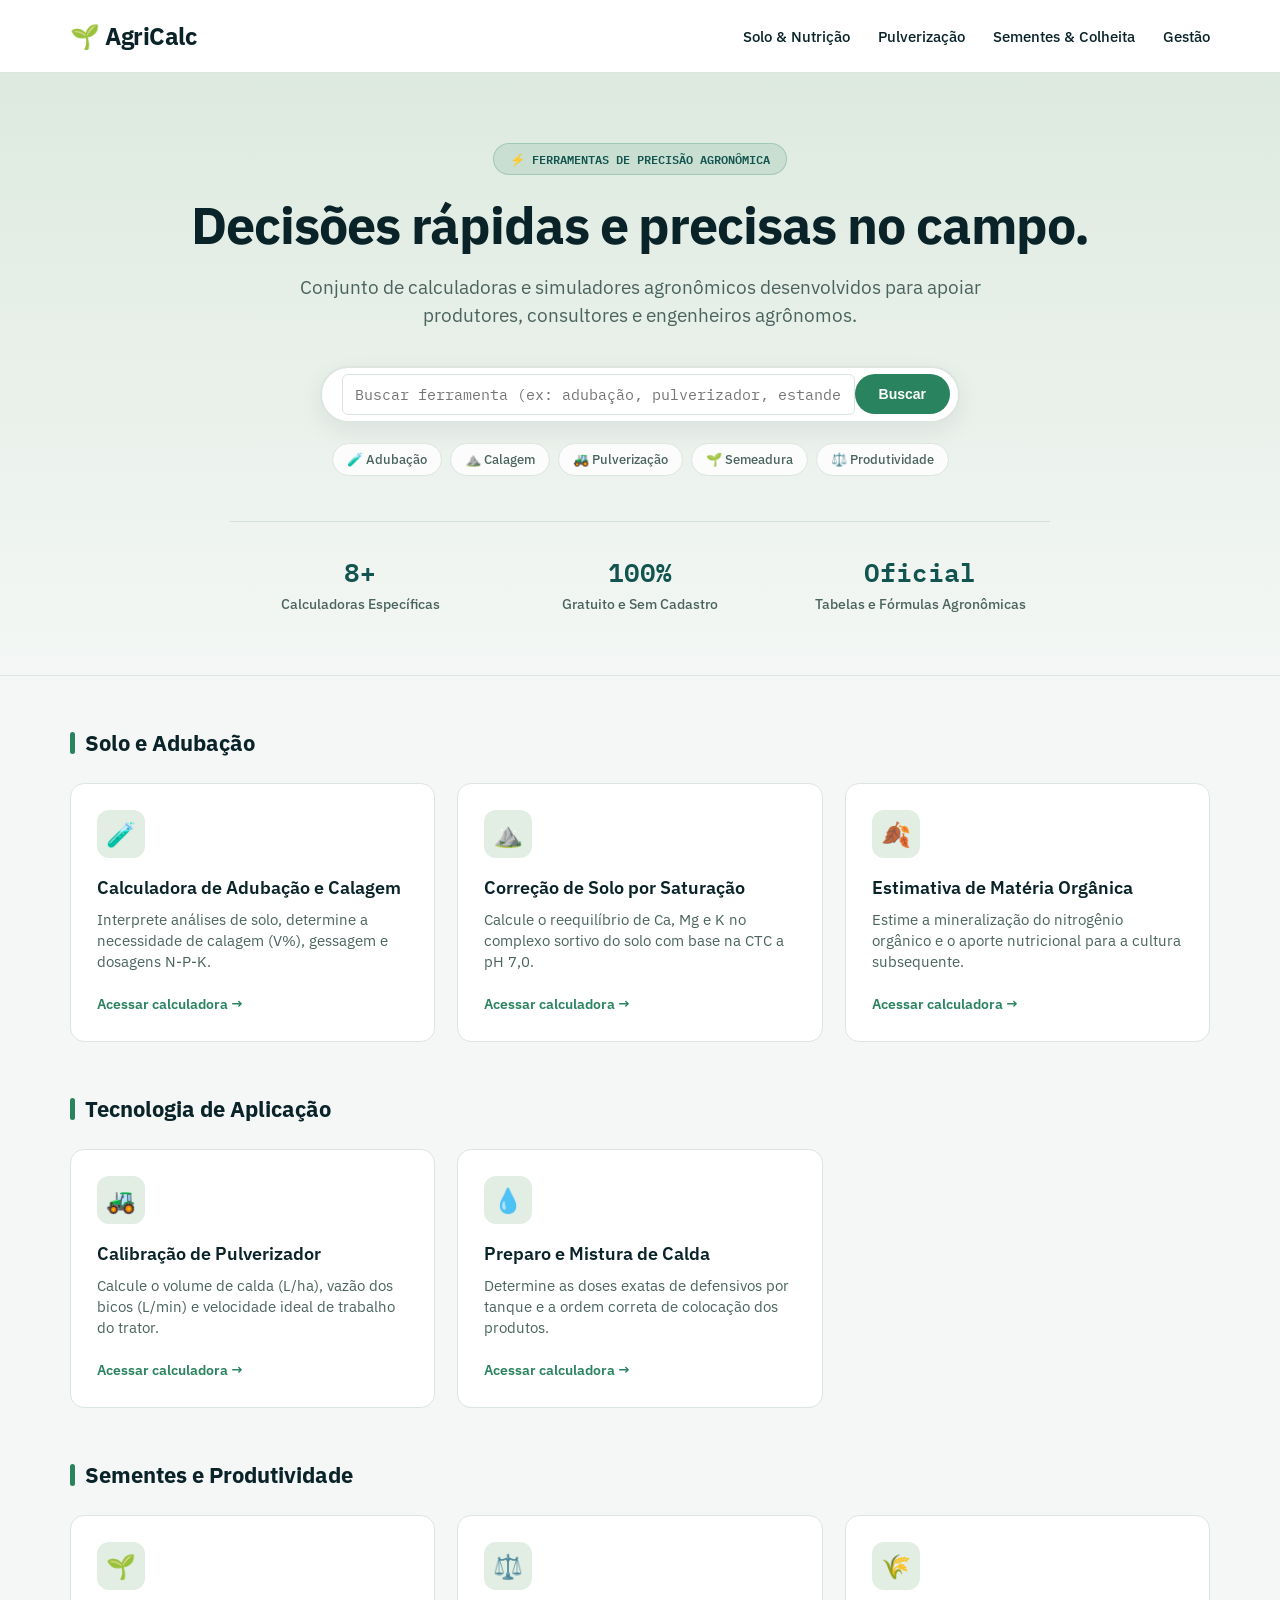
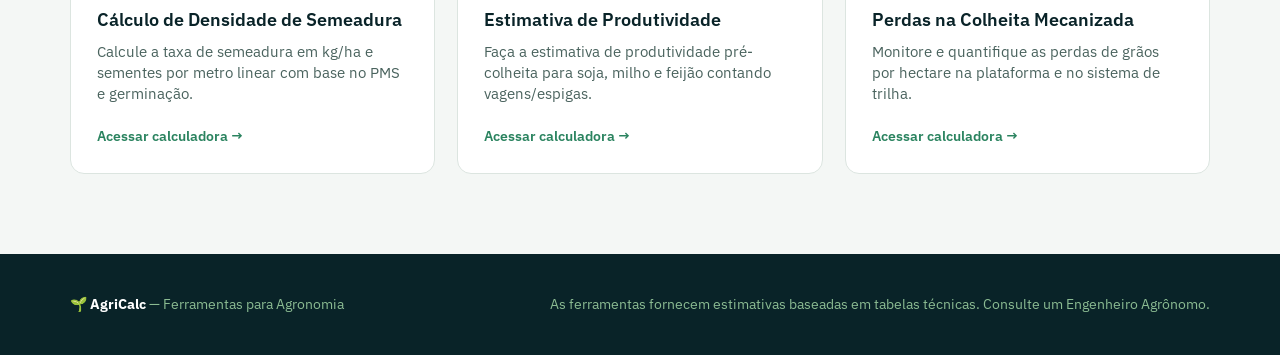
==== index.html @ 0dc56d24 "feat: add initial HTML structure and main JavaScript functionality for AgriCalc - Created index.html" ====
<!DOCTYPE html>
<html lang="pt-BR">
<head>
<meta charset="UTF-8">
<meta name="viewport" content="width=device-width, initial-scale=1.0">
<title>AgriCalc — Calculadoras e Ferramentas Agronômicas</title>
<link rel="preconnect" href="https://fonts.googleapis.com">
<link href="https://fonts.googleapis.com/css2?family=IBM+Plex+Sans:wght@400;500;600;700&family=IBM+Plex+Mono:wght@500;600&display=swap" rel="stylesheet">
<link rel="stylesheet" href="css/global.css">
</head>
<body>

  <!-- CABEÇALHO -->
  <header>
    <div class="container nav-wrap">
      <a href="index.html" class="brand">🌱 AgriCalc<span></span></a>
      <nav>
        <ul>
          <li><a href="#solo">Solo & Nutrição</a></li>
          <li><a href="#fitossanidade">Pulverização</a></li>
          <li><a href="#graos">Sementes & Colheita</a></li>
          <li><a href="#gestao">Gestão</a></li>
        </ul>
      </nav>
    </div>
  </header>

  <!-- HERO SECTION -->
  <section class="hero">
    <div class="container">
      <span class="hero-tag">⚡ Ferramentas de Precisão Agronômica</span>
      <h1>Decisões rápidas e precisas no campo.</h1>
      <p>Conjunto de calculadoras e simuladores agronômicos desenvolvidos para apoiar produtores, consultores e engenheiros agrônomos.</p>

      <!-- Busca Centralizada -->
      <div class="search-wrapper">
        <div class="search-box">
          <input type="text" id="searchInput" onkeyup="filtrarApps()" placeholder="Buscar ferramenta (ex: adubação, pulverizador, estande)...">
          <button class="search-btn">Buscar</button>
        </div>

        <!-- Atalhos Rápidos (Chips) -->
        <div class="quick-filters">
          <span class="chip" onclick="filtrarChip('adubação')">🧪 Adubação</span>
          <span class="chip" onclick="filtrarChip('calagem')">⛰️ Calagem</span>
          <span class="chip" onclick="filtrarChip('pulverizador')">🚜 Pulverização</span>
          <span class="chip" onclick="filtrarChip('semeadura')">🌱 Semeadura</span>
          <span class="chip" onclick="filtrarChip('produtividade')">⚖️ Produtividade</span>
        </div>
      </div>

      <!-- Barra de Indicadores/Métricas -->
      <div class="hero-stats">
        <div class="stat-item">
          <span class="stat-number">8+</span>
          <span class="stat-label">Calculadoras Específicas</span>
        </div>
        <div class="stat-item">
          <span class="stat-number">100%</span>
          <span class="stat-label">Gratuito e Sem Cadastro</span>
        </div>
        <div class="stat-item">
          <span class="stat-number">Oficial</span>
          <span class="stat-label">Tabelas e Fórmulas Agronômicas</span>
        </div>
      </div>

    </div>
  </section>

  <!-- CONTEÚDO PRINCIPAL -->
  <main class="container">

    <!-- SOLO E NUTRIÇÃO -->
    <h2 class="section-title" id="solo">Solo e Adubação</h2>
    <div class="grid-apps">

      <a href="apps/adubacao.html" class="app-card">
        <div>
          <div class="app-icon">🧪</div>
          <h3>Calculadora de Adubação e Calagem</h3>
          <p>Interprete análises de solo, determine a necessidade de calagem (V%), gessagem e dosagens N-P-K.</p>
        </div>
        <span class="app-link">Acessar calculadora →</span>
      </a>

      <a href="#" class="app-card">
        <div>
          <div class="app-icon">⛰️</div>
          <h3>Correção de Solo por Saturação</h3>
          <p>Calcule o reequilíbrio de Ca, Mg e K no complexo sortivo do solo com base na CTC a pH 7,0.</p>
        </div>
        <span class="app-link">Acessar calculadora →</span>
      </a>

      <a href="#" class="app-card">
        <div>
          <div class="app-icon">🍂</div>
          <h3>Estimativa de Matéria Orgânica</h3>
          <p>Estime a mineralização do nitrogênio orgânico e o aporte nutricional para a cultura subsequente.</p>
        </div>
        <span class="app-link">Acessar calculadora →</span>
      </a>

    </div>

    <!-- TECNOLOGIA DE APLICAÇÃO -->
    <h2 class="section-title" id="fitossanidade">Tecnologia de Aplicação</h2>
    <div class="grid-apps">

      <a href="#" class="app-card">
        <div>
          <div class="app-icon">🚜</div>
          <h3>Calibração de Pulverizador</h3>
          <p>Calcule o volume de calda (L/ha), vazão dos bicos (L/min) e velocidade ideal de trabalho do trator.</p>
        </div>
        <span class="app-link">Acessar calculadora →</span>
      </a>

      <a href="#" class="app-card">
        <div>
          <div class="app-icon">💧</div>
          <h3>Preparo e Mistura de Calda</h3>
          <p>Determine as doses exatas de defensivos por tanque e a ordem correta de colocação dos produtos.</p>
        </div>
        <span class="app-link">Acessar calculadora →</span>
      </a>

    </div>

    <!-- SEMENTES E PRODUÇÃO -->
    <h2 class="section-title" id="graos">Sementes e Produtividade</h2>
    <div class="grid-apps">

      <a href="#" class="app-card">
        <div>
          <div class="app-icon">🌱</div>
          <h3>Cálculo de Densidade de Semeadura</h3>
          <p>Calcule a taxa de semeadura em kg/ha e sementes por metro linear com base no PMS e germinação.</p>
        </div>
        <span class="app-link">Acessar calculadora →</span>
      </a>

      <a href="#" class="app-card">
        <div>
          <div class="app-icon">⚖️</div>
          <h3>Estimativa de Produtividade</h3>
          <p>Faça a estimativa de produtividade pré-colheita para soja, milho e feijão contando vagens/espigas.</p>
        </div>
        <span class="app-link">Acessar calculadora →</span>
      </a>

      <a href="#" class="app-card">
        <div>
          <div class="app-icon">🌾</div>
          <h3>Perdas na Colheita Mecanizada</h3>
          <p>Monitore e quantifique as perdas de grãos por hectare na plataforma e no sistema de trilha.</p>
        </div>
        <span class="app-link">Acessar calculadora →</span>
      </a>

    </div>

  </main>

  <!-- RODAPÉ -->
  <footer>
    <div class="container footer-wrap">
      <div>🌱 <strong style="color: #FFF;">AgriCalc</strong> — Ferramentas para Agronomia</div>
      <div>As ferramentas fornecem estimativas baseadas em tabelas técnicas. Consulte um Engenheiro Agrônomo.</div>
    </div>
  </footer>

  <script src="js/main.js"></script>
</body>
</html>
---- css/global.css ----
:root {
  /* Paleta Oficial AgriCalc */
  --color-dark: #092328;       /* rgb(9, 35, 40) */
  --color-primary: #12544F;    /* rgb(18, 84, 79) */
  --color-medium: #2A835F;     /* rgb(42, 131, 95) */
  --color-light: #8BBB92;      /* rgb(139, 187, 146) */

  --color-bg: #F4F7F5;
  --color-card: #FFFFFF;
  --color-text: #092328;
  --color-muted: #4A635E;
  --color-border: #DCE5E0;
  --radius: 14px;

  /* Cores complementares — usadas em badges, alertas e destaques secundários
     das calculadoras internas (mantidas dentro da mesma temperatura de cor). */
  --color-accent: #8C5A3C;     /* Argila — indicadores / textos secundários */
  --color-alert: #B34A26;      /* Alerta — avisos e valores fora da faixa */
  --radius-sm: 8px;
}

* { box-sizing: border-box; margin: 0; padding: 0; }

body {
  background-color: var(--color-bg);
  color: var(--color-text);
  font-family: 'IBM Plex Sans', sans-serif;
  line-height: 1.5;
  -webkit-font-smoothing: antialiased;
}

.container {
  max-width: 1180px;
  margin: 0 auto;
  padding: 0 20px;
}

/* ==========================================================================
   HEADER / NAVBAR (compartilhado por todas as páginas)
   ========================================================================== */
header {
  background: var(--color-card);
  border-bottom: 1px solid var(--color-border);
  position: sticky;
  top: 0;
  z-index: 100;
}
.nav-wrap {
  display: flex;
  justify-content: space-between;
  align-items: center;
  height: 72px;
}
.brand {
  font-size: 24px;
  font-weight: 700;
  color: var(--color-dark);
  text-decoration: none;
  display: flex;
  align-items: center;
  gap: 8px;
  letter-spacing: -0.02em;
}
.brand span { color: var(--color-medium); }
nav ul { display: flex; list-style: none; gap: 28px; }
nav a {
  text-decoration: none;
  color: var(--color-text);
  font-weight: 500;
  font-size: 15px;
  transition: color 0.2s;
}
nav a:hover { color: var(--color-medium); }

.btn-back {
  display: inline-flex;
  align-items: center;
  gap: 6px;
  color: var(--color-medium);
  text-decoration: none;
  font-weight: 600;
  font-size: 14px;
  transition: color 0.2s;
}
.btn-back:hover { color: var(--color-primary); }

/* ==========================================================================
   HERO (página inicial)
   ========================================================================== */
.hero {
  padding: 70px 0 60px 0;
  text-align: center;
  background: linear-gradient(180deg, rgba(139, 187, 146, 0.22) 0%, rgba(244, 247, 245, 0.4) 100%);
  border-bottom: 1px solid var(--color-border);
}
.hero-tag {
  display: inline-flex;
  align-items: center;
  gap: 6px;
  font-family: 'IBM Plex Mono', monospace;
  font-size: 12px;
  background: rgba(42, 131, 95, 0.12);
  color: var(--color-primary);
  padding: 6px 16px;
  border-radius: 20px;
  margin-bottom: 20px;
  text-transform: uppercase;
  font-weight: 600;
  border: 1px solid rgba(42, 131, 95, 0.25);
}
.hero h1 {
  font-size: clamp(34px, 5.5vw, 52px);
  font-weight: 700;
  color: var(--color-dark);
  margin-bottom: 18px;
  line-height: 1.15;
  letter-spacing: -0.02em;
}
.hero p {
  font-size: 19px;
  color: var(--color-muted);
  max-width: 720px;
  margin: 0 auto 36px auto;
}

.search-wrapper { max-width: 640px; margin: 0 auto; }
.search-box {
  display: flex;
  align-items: center;
  background: var(--color-card);
  border: 2px solid var(--color-border);
  border-radius: 40px;
  padding: 6px 8px 6px 20px;
  box-shadow: 0 8px 24px rgba(9, 35, 40, 0.07);
  transition: all 0.2s ease;
}
.search-box:focus-within {
  border-color: var(--color-medium);
  box-shadow: 0 8px 30px rgba(42, 131, 95, 0.18);
}
.search-box input {
  width: 100%;
  border: none;
  outline: none;
  font-size: 16px;
  background: transparent;
  color: var(--color-dark);
  font-family: 'IBM Plex Sans', sans-serif;
}
.search-btn {
  background: var(--color-medium);
  color: white;
  border: none;
  padding: 12px 24px;
  border-radius: 30px;
  font-weight: 600;
  cursor: pointer;
  font-size: 14px;
  transition: background 0.2s;
}
.search-btn:hover { background: var(--color-primary); }

.quick-filters {
  display: flex;
  justify-content: center;
  flex-wrap: wrap;
  gap: 8px;
  margin-top: 20px;
}
.chip {
  background: rgba(255, 255, 255, 0.8);
  border: 1px solid var(--color-border);
  padding: 6px 14px;
  border-radius: 20px;
  font-size: 13px;
  color: var(--color-muted);
  cursor: pointer;
  transition: all 0.2s;
  font-weight: 500;
}
.chip:hover {
  border-color: var(--color-medium);
  color: var(--color-dark);
  background: #FFF;
}

.hero-stats {
  display: grid;
  grid-template-columns: repeat(3, 1fr);
  gap: 20px;
  max-width: 820px;
  margin: 45px auto 0 auto;
  padding-top: 30px;
  border-top: 1px solid rgba(18, 84, 79, 0.12);
}
.stat-item { text-align: center; }
.stat-number {
  font-family: 'IBM Plex Mono', monospace;
  font-size: 26px;
  font-weight: 600;
  color: var(--color-primary);
  display: block;
}
.stat-label { font-size: 13.5px; color: var(--color-muted); font-weight: 500; }

/* ==========================================================================
   CATEGORIAS E CARDS DE APPS (página inicial)
   ========================================================================== */
.section-title {
  margin: 50px 0 24px 0;
  font-size: 22px;
  font-weight: 700;
  color: var(--color-dark);
  display: flex;
  align-items: center;
  gap: 10px;
}
.section-title::before {
  content: '';
  display: block;
  width: 5px;
  height: 22px;
  background: var(--color-medium);
  border-radius: 3px;
}

.grid-apps {
  display: grid;
  grid-template-columns: repeat(auto-fill, minmax(340px, 1fr));
  gap: 22px;
}
.app-card {
  background: var(--color-card);
  border: 1px solid var(--color-border);
  border-radius: var(--radius);
  padding: 26px;
  text-decoration: none;
  color: inherit;
  display: flex;
  flex-direction: column;
  justify-content: space-between;
  transition: transform 0.2s, box-shadow 0.2s, border-color 0.2s;
}
.app-card:hover {
  transform: translateY(-4px);
  box-shadow: 0 12px 24px rgba(9, 35, 40, 0.08);
  border-color: var(--color-light);
}
.app-icon {
  font-size: 24px;
  margin-bottom: 16px;
  width: 48px;
  height: 48px;
  background: rgba(139, 187, 146, 0.25);
  border-radius: 12px;
  display: flex;
  align-items: center;
  justify-content: center;
}
.app-card h3 { font-size: 18px; font-weight: 600; color: var(--color-dark); margin-bottom: 8px; }
.app-card p {
  font-size: 14.5px;
  color: var(--color-muted);
  margin-bottom: 22px;
  flex-grow: 1;
  line-height: 1.45;
}
.app-link { font-size: 14px; font-weight: 600; color: var(--color-medium); display: flex; align-items: center; gap: 4px; }

/* ==========================================================================
   PÁGINAS DE CALCULADORA (ex.: apps/adubacao.html)
   ========================================================================== */
.wrap {
  max-width: 860px;
  margin: 0 auto;
  padding: 32px 16px 90px 16px;
}

.app-header { margin: 8px 0 24px 0; }
.app-header h1 {
  font-size: clamp(24px, 4.5vw, 34px);
  font-weight: 700;
  line-height: 1.15;
  margin: 0 0 8px 0;
  color: var(--color-text);
}
.app-header p { margin: 0; color: var(--color-muted); font-size: 14.5px; line-height: 1.5; }

/* Stepper / Indicador de Progresso */
.stepper {
  display: flex;
  gap: 8px;
  margin: 20px 0 28px 0;
  border-bottom: 2px solid var(--color-border);
  padding-bottom: 12px;
}
.step-btn {
  flex: 1;
  background: transparent;
  border: none;
  padding: 8px 4px;
  text-align: left;
  cursor: pointer;
  border-bottom: 3px solid transparent;
  margin-bottom: -14px;
  transition: all .15s ease;
  border-radius: 0;
}
.step-btn .step-num {
  display: block;
  font-family: 'IBM Plex Mono', monospace;
  font-size: 11px;
  color: var(--color-muted);
  text-transform: uppercase;
}
.step-btn .step-lbl { font-size: 14px; font-weight: 600; color: var(--color-text); }
.step-btn.active { border-bottom-color: var(--color-primary); }
.step-btn.active .step-num { color: var(--color-primary); font-weight: 600; }

.mobile-step-indicator {
  display: none;
  font-family: 'IBM Plex Mono', monospace;
  font-size: 12px;
  font-weight: 600;
  color: var(--color-primary);
  background: rgba(18, 84, 79, 0.08);
  padding: 6px 12px;
  border-radius: 20px;
  margin-bottom: 16px;
  width: fit-content;
}

/* Painéis */
.panel { display: none; }
.panel.active { display: block; animation: fadeIn .2s ease; }
@keyframes fadeIn { from { opacity: 0; transform: translateY(3px); } to { opacity: 1; transform: translateY(0); } }

/* Cards de conteúdo (calculadoras) */
.card {
  background: var(--color-card);
  border: 1px solid var(--color-border);
  border-radius: var(--radius-sm);
  padding: 20px;
  margin-bottom: 20px;
}
.card h2 { font-size: 18px; font-weight: 600; margin: 0 0 4px 0; color: var(--color-dark); }
.card .sub { color: var(--color-muted); font-size: 13.5px; margin: 0 0 16px 0; line-height: 1.4; }

/* Form Layout */
.grid { display: grid; grid-template-columns: repeat(3, 1fr); gap: 14px; }
.grid.two { grid-template-columns: repeat(2, 1fr); }
.grid.four { grid-template-columns: repeat(4, 1fr); }

label { display: block; font-size: 12.5px; font-weight: 600; color: var(--color-text); margin-bottom: 5px; }
.unit { font-size: 11px; font-weight: 400; color: var(--color-muted); font-family: 'IBM Plex Mono', monospace; }

input[type=number], input[type=text], select {
  width: 100%;
  padding: 10px 12px;
  border: 1px solid var(--color-border);
  border-radius: 6px;
  background: #FFF;
  font-family: 'IBM Plex Mono', monospace;
  font-size: 15px; /* evita zoom automático no mobile */
  color: var(--color-text);
  transition: border-color .15s ease;
}
select { font-family: 'IBM Plex Sans', sans-serif; }
input:focus, select:focus {
  outline: none;
  border-color: var(--color-primary);
  box-shadow: 0 0 0 2px rgba(18, 84, 79, 0.15);
}

/* Modo Avançado */
details { margin-top: 14px; border-top: 1px dashed var(--color-border); padding-top: 12px; }
summary { cursor: pointer; font-size: 13px; font-weight: 600; color: var(--color-accent); user-select: none; }
details[open] summary { margin-bottom: 14px; }

/* Badges */
.badge {
  display: inline-block;
  padding: 3px 8px;
  border-radius: 4px;
  font-size: 11px;
  font-family: 'IBM Plex Mono', monospace;
  font-weight: 600;
  margin: 2px 4px 2px 0;
}
.badge.baixo { background: rgba(140, 90, 60, 0.12); color: var(--color-accent); }
.badge.medio { background: rgba(9, 35, 40, 0.08); color: var(--color-text); }
.badge.alto { background: rgba(42, 131, 95, 0.14); color: var(--color-primary); }
.badge.alerta { background: rgba(179, 74, 38, 0.12); color: var(--color-alert); }

/* Callouts */
.callout {
  border-left: 3px solid var(--color-accent);
  background: rgba(140, 90, 60, 0.06);
  padding: 12px 14px;
  border-radius: 0 6px 6px 0;
  font-size: 13.5px;
  color: var(--color-text);
  margin-top: 14px;
  line-height: 1.45;
}
.callout.warn { border-left-color: var(--color-alert); background: rgba(179, 74, 38, 0.06); }
.callout.ok { border-left-color: var(--color-primary); background: rgba(42, 131, 95, 0.07); }

/* Composições e subcabeçalhos */
.composition { font-family: 'IBM Plex Mono', monospace; font-size: 12px; color: var(--color-primary); margin-top: 4px; font-weight: 500; }
.subhead {
  font-family: 'IBM Plex Mono', monospace;
  font-size: 11px;
  text-transform: uppercase;
  letter-spacing: .06em;
  color: var(--color-muted);
  margin: 18px 0 10px 0;
  border-top: 1px solid var(--color-border);
  padding-top: 14px;
  font-weight: 600;
}

/* Tabelas Responsivas */
.table-responsive { width: 100%; overflow-x: auto; -webkit-overflow-scrolling: touch; margin-top: 8px; }
table { width: 100%; border-collapse: collapse; font-size: 13.5px; white-space: nowrap; }
th, td { text-align: left; padding: 10px 8px; border-bottom: 1px solid var(--color-border); }
th { font-family: 'IBM Plex Mono', monospace; font-size: 11px; text-transform: uppercase; color: var(--color-muted); font-weight: 600; }
td.num, th.num { text-align: right; font-family: 'IBM Plex Mono', monospace; }

/* Botões e Barra de Navegação */
.nav-row { display: flex; justify-content: space-between; gap: 12px; margin-top: 10px; }
button.btn {
  font-family: 'IBM Plex Sans', sans-serif;
  font-weight: 600;
  font-size: 14.5px;
  padding: 12px 20px;
  border-radius: 6px;
  border: 1px solid var(--color-primary);
  cursor: pointer;
  background: var(--color-primary);
  color: #FFF;
  transition: background .15s ease, transform .1s ease;
}
button.btn:active { transform: scale(0.98); }
button.btn:hover { background: var(--color-dark); }
button.btn.ghost { background: transparent; color: var(--color-text); border-color: var(--color-border); }
button.btn.ghost:hover { border-color: var(--color-muted); background: transparent; }

/* ==========================================================================
   RODAPÉ (compartilhado por todas as páginas)
   ========================================================================== */
footer {
  margin-top: 80px;
  background: var(--color-dark);
  color: var(--color-light);
  padding: 40px 0;
  font-size: 14px;
}
.footer-wrap {
  display: flex;
  justify-content: space-between;
  align-items: center;
  flex-wrap: wrap;
  gap: 20px;
}

/* ==========================================================================
   RESPONSIVO
   ========================================================================== */
@media (max-width: 768px) {
  nav { display: none; }
  .hero-stats { grid-template-columns: 1fr; gap: 16px; }
  .grid-apps { grid-template-columns: 1fr; }
}

@media (max-width: 640px) {
  .wrap { padding: 16px 12px 90px 12px; }
  .stepper { display: none; }
  .mobile-step-indicator { display: inline-block; }
  .grid, .grid.two, .grid.four { grid-template-columns: 1fr; }

  /* Barra de navegação fixa no rodapé, no mobile, dentro das calculadoras */
  .panel .nav-row {
    position: fixed;
    bottom: 0;
    left: 0;
    right: 0;
    background: #FFF;
    padding: 12px 16px;
    box-shadow: 0 -2px 10px rgba(0,0,0,0.08);
    border-top: 1px solid var(--color-border);
    z-index: 100;
    margin: 0;
  }
  .panel .nav-row button.btn { flex: 1; text-align: center; }
}
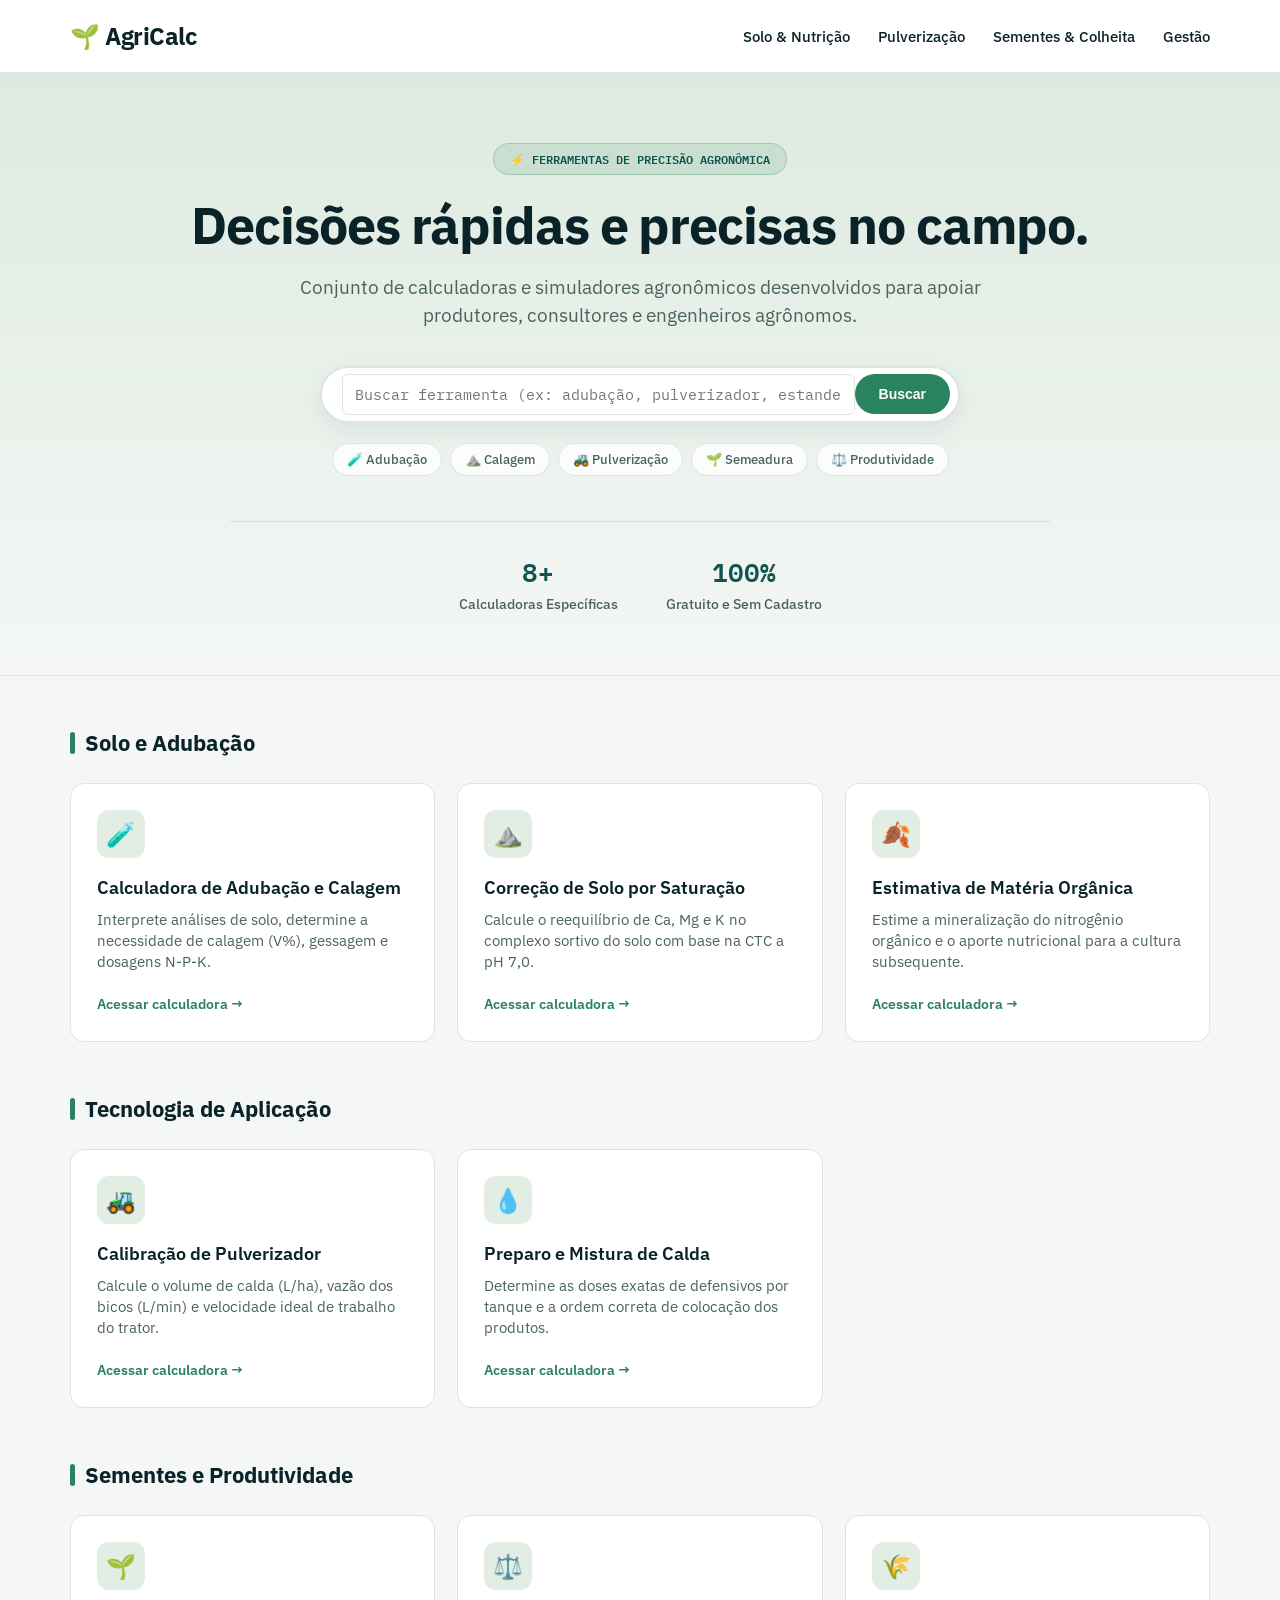
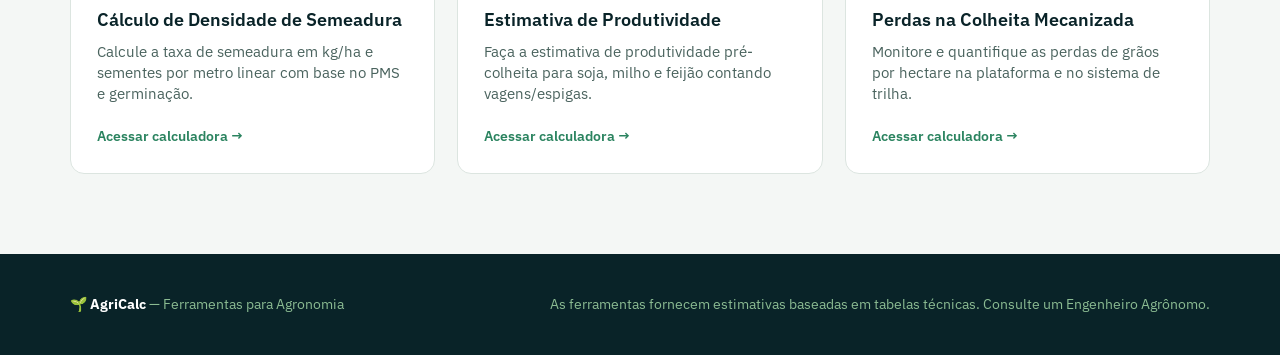
==== commit ac7ff6d1: "." ====
--- a/index.html
+++ b/index.html
@@ -58,10 +58,6 @@
         <div class="stat-item">
           <span class="stat-number">100%</span>
           <span class="stat-label">Gratuito e Sem Cadastro</span>
-        </div>
-        <div class="stat-item">
-          <span class="stat-number">Oficial</span>
-          <span class="stat-label">Tabelas e Fórmulas Agronômicas</span>
         </div>
       </div>
 
--- a/css/global.css
+++ b/css/global.css
@@ -185,15 +185,16 @@
 }
 
 .hero-stats {
-  display: grid;
-  grid-template-columns: repeat(3, 1fr);
-  gap: 20px;
+  display: flex;
+  justify-content: center;
+  flex-wrap: wrap;
+  gap: 20px 48px;
   max-width: 820px;
   margin: 45px auto 0 auto;
   padding-top: 30px;
   border-top: 1px solid rgba(18, 84, 79, 0.12);
 }
-.stat-item { text-align: center; }
+.stat-item { text-align: center; min-width: 140px; }
 .stat-number {
   font-family: 'IBM Plex Mono', monospace;
   font-size: 26px;
@@ -469,7 +470,7 @@
    ========================================================================== */
 @media (max-width: 768px) {
   nav { display: none; }
-  .hero-stats { grid-template-columns: 1fr; gap: 16px; }
+  .hero-stats { flex-direction: column; gap: 16px; }
   .grid-apps { grid-template-columns: 1fr; }
 }
 
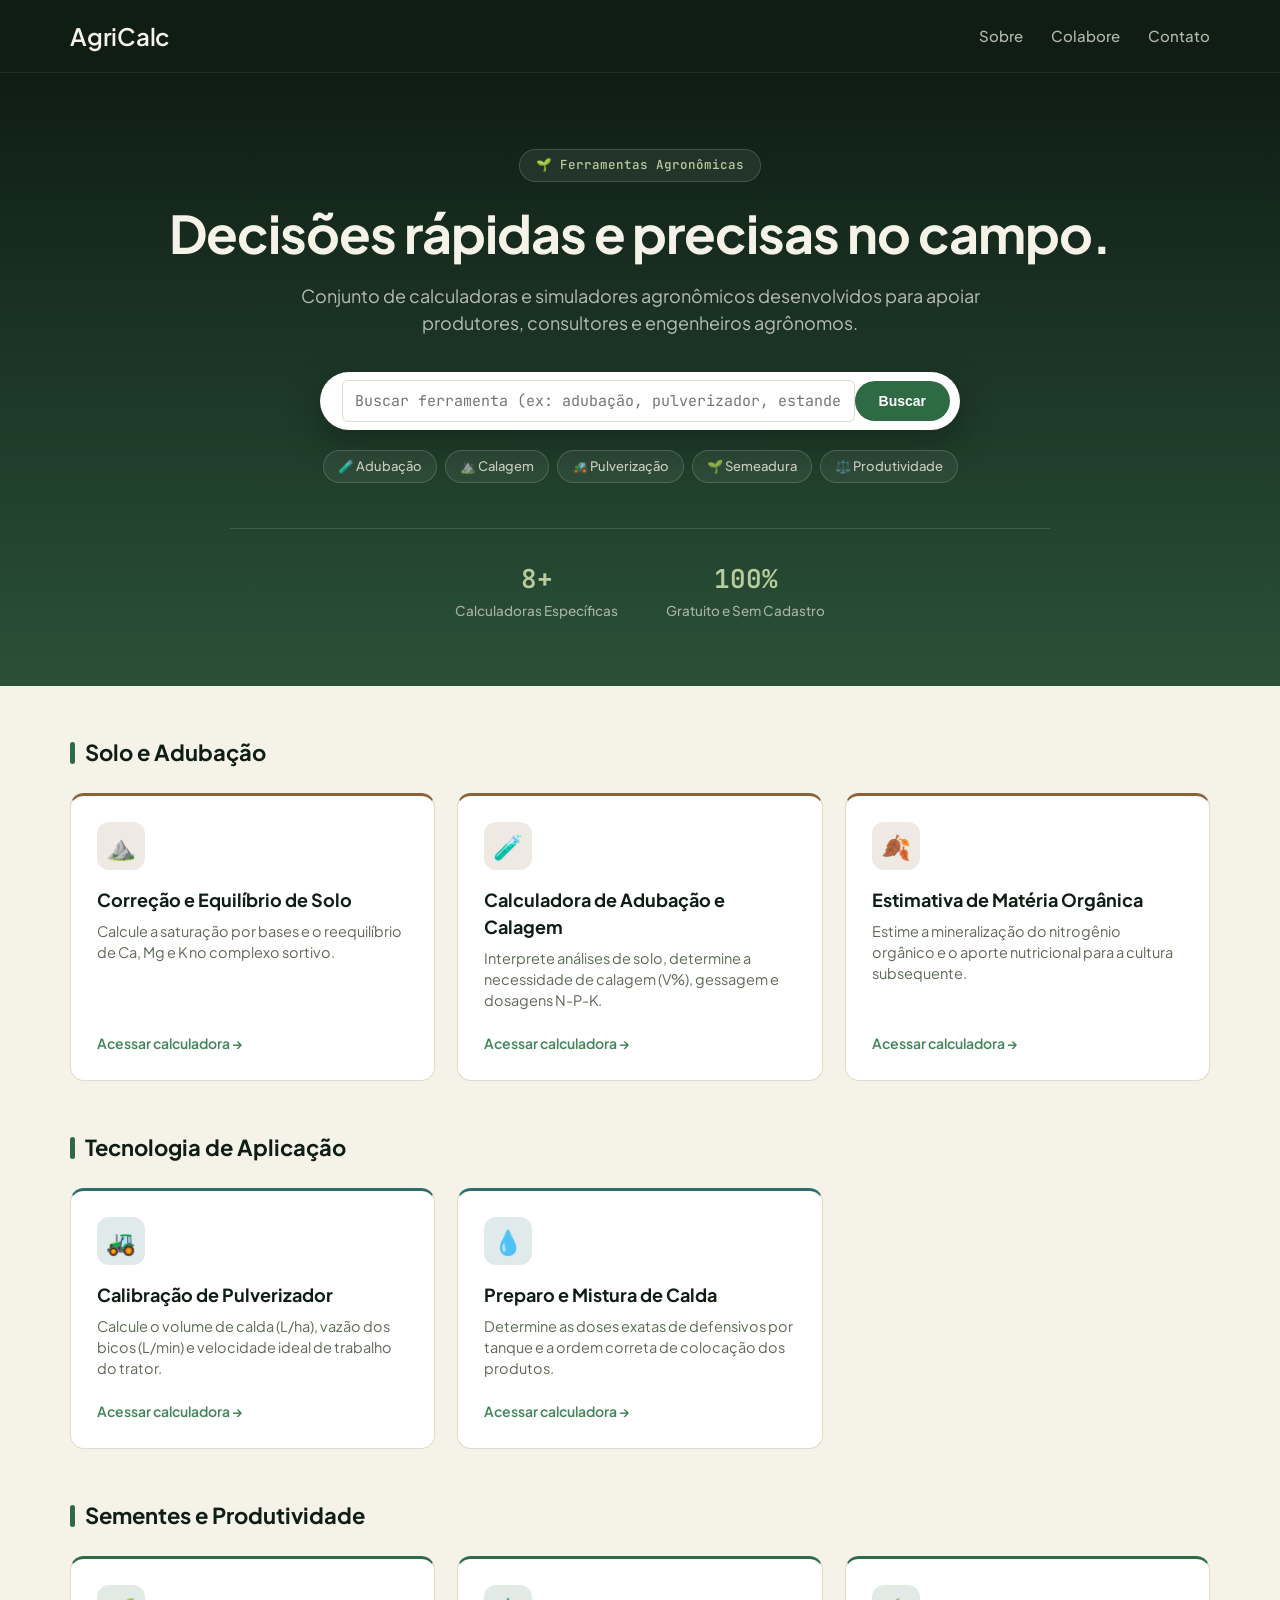
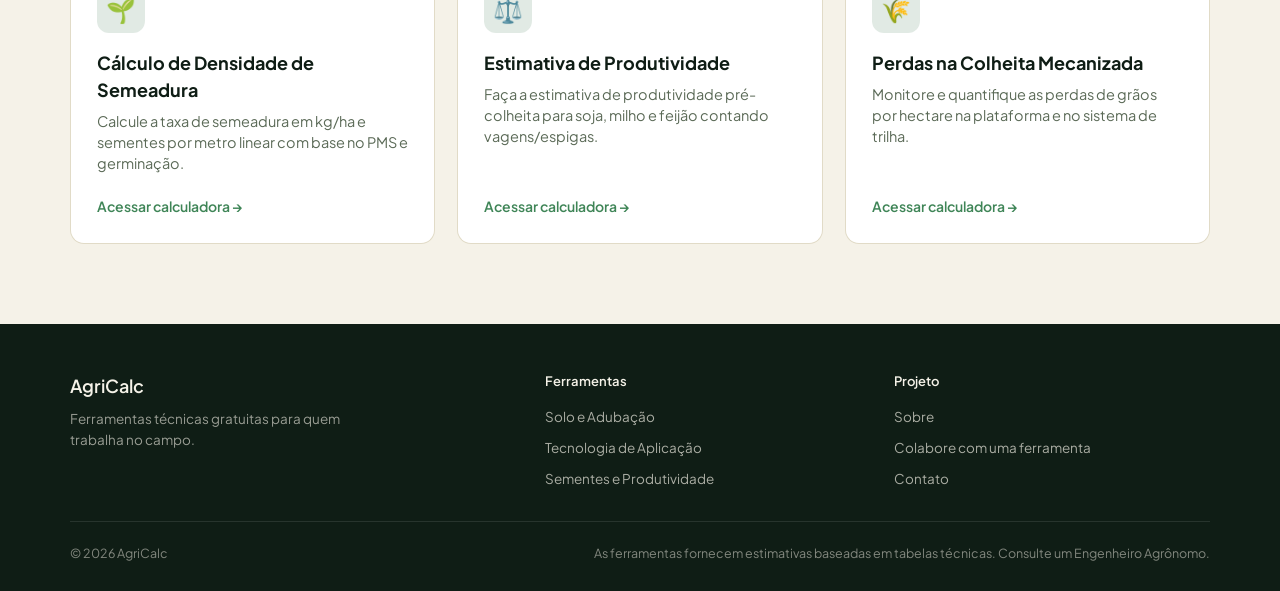
==== commit bfd44a60: "Add new pages: Collaborate, Contact, and About sections for AgriCalc" ====
--- a/index.html
+++ b/index.html
@@ -3,9 +3,9 @@
 <head>
 <meta charset="UTF-8">
 <meta name="viewport" content="width=device-width, initial-scale=1.0">
-<title>AgriCalc — Calculadoras e Ferramentas Agronômicas</title>
+<title>AgriCalc: Calculadoras e Ferramentas Agronômicas</title>
 <link rel="preconnect" href="https://fonts.googleapis.com">
-<link href="https://fonts.googleapis.com/css2?family=IBM+Plex+Sans:wght@400;500;600;700&family=IBM+Plex+Mono:wght@500;600&display=swap" rel="stylesheet">
+<link href="https://fonts.googleapis.com/css2?family=JetBrains+Mono:wght@500;600;700&family=Plus+Jakarta+Sans:wght@400;500;600;700;800&display=swap" rel="stylesheet">
 <link rel="stylesheet" href="css/global.css">
 </head>
 <body>
@@ -13,13 +13,12 @@
   <!-- CABEÇALHO -->
   <header>
     <div class="container nav-wrap">
-      <a href="index.html" class="brand">🌱 AgriCalc<span></span></a>
+      <a href="../index.html" class="brand">AgriCalc</a>
       <nav>
         <ul>
-          <li><a href="#solo">Solo & Nutrição</a></li>
-          <li><a href="#fitossanidade">Pulverização</a></li>
-          <li><a href="#graos">Sementes & Colheita</a></li>
-          <li><a href="#gestao">Gestão</a></li>
+          <li><a href="pages/sobre.html">Sobre</a></li>
+          <li><a href="pages/colaborar.html">Colabore</a></li>
+          <li><a href="pages/contato.html">Contato</a></li>
         </ul>
       </nav>
     </div>
@@ -28,7 +27,7 @@
   <!-- HERO SECTION -->
   <section class="hero">
     <div class="container">
-      <span class="hero-tag">⚡ Ferramentas de Precisão Agronômica</span>
+      <span class="hero-tag">🌱 Ferramentas Agronômicas</span>
       <h1>Decisões rápidas e precisas no campo.</h1>
       <p>Conjunto de calculadoras e simuladores agronômicos desenvolvidos para apoiar produtores, consultores e engenheiros agrônomos.</p>
 
@@ -69,9 +68,18 @@
 
     <!-- SOLO E NUTRIÇÃO -->
     <h2 class="section-title" id="solo">Solo e Adubação</h2>
-    <div class="grid-apps">
+    <div class="grid-apps" data-cat="solo">
 
-      <a href="apps/adubacao.html" class="app-card">
+      <a href="apps/correcao.html" class="app-card">
+        <div>
+<div class="app-icon">⛰️</div>
+<h3>Correção e Equilíbrio de Solo</h3>
+<p>Calcule a saturação por bases e o reequilíbrio de Ca, Mg e K no complexo sortivo.</p>
+        </div>
+        <span class="app-link">Acessar calculadora →</span>
+      </a>  
+
+      <a href="" class="app-card">
         <div>
           <div class="app-icon">🧪</div>
           <h3>Calculadora de Adubação e Calagem</h3>
@@ -80,14 +88,7 @@
         <span class="app-link">Acessar calculadora →</span>
       </a>
 
-      <a href="#" class="app-card">
-        <div>
-          <div class="app-icon">⛰️</div>
-          <h3>Correção de Solo por Saturação</h3>
-          <p>Calcule o reequilíbrio de Ca, Mg e K no complexo sortivo do solo com base na CTC a pH 7,0.</p>
-        </div>
-        <span class="app-link">Acessar calculadora →</span>
-      </a>
+
 
       <a href="#" class="app-card">
         <div>
@@ -102,7 +103,7 @@
 
     <!-- TECNOLOGIA DE APLICAÇÃO -->
     <h2 class="section-title" id="fitossanidade">Tecnologia de Aplicação</h2>
-    <div class="grid-apps">
+    <div class="grid-apps" data-cat="app">
 
       <a href="#" class="app-card">
         <div>
@@ -126,7 +127,7 @@
 
     <!-- SEMENTES E PRODUÇÃO -->
     <h2 class="section-title" id="graos">Sementes e Produtividade</h2>
-    <div class="grid-apps">
+    <div class="grid-apps" data-cat="seed">
 
       <a href="#" class="app-card">
         <div>
@@ -161,12 +162,36 @@
 
   <!-- RODAPÉ -->
   <footer>
-    <div class="container footer-wrap">
-      <div>🌱 <strong style="color: #FFF;">AgriCalc</strong> — Ferramentas para Agronomia</div>
-      <div>As ferramentas fornecem estimativas baseadas em tabelas técnicas. Consulte um Engenheiro Agrônomo.</div>
+    <div class="container">
+      <div class="footer-grid">
+        <div class="footer-col footer-brand">
+          <div class="footer-logo">AgriCalc</div>
+          <p>Ferramentas técnicas gratuitas para quem trabalha no campo.</p>
+        </div>
+        <div class="footer-col">
+          <h4>Ferramentas</h4>
+          <ul>
+            <li><a href="index.html#solo">Solo e Adubação</a></li>
+            <li><a href="index.html#fitossanidade">Tecnologia de Aplicação</a></li>
+            <li><a href="index.html#graos">Sementes e Produtividade</a></li>
+          </ul>
+        </div>
+        <div class="footer-col">
+          <h4>Projeto</h4>
+          <ul>
+            <li><a href="pages/sobre.html">Sobre</a></li>
+            <li><a href="pages/colaborar.html">Colabore com uma ferramenta</a></li>
+            <li><a href="pages/contato.html">Contato</a></li>
+          </ul>
+        </div>
+      </div>
+      <div class="footer-bottom">
+        <span>© 2026 AgriCalc</span>
+        <span>As ferramentas fornecem estimativas baseadas em tabelas técnicas. Consulte um Engenheiro Agrônomo.</span>
+      </div>
     </div>
   </footer>
 
   <script src="js/main.js"></script>
 </body>
-</html>
+</html>
--- a/css/global.css
+++ b/css/global.css
@@ -1,22 +1,27 @@
 :root {
-  /* Paleta Oficial AgriCalc */
-  --color-dark: #092328;       /* rgb(9, 35, 40) */
-  --color-primary: #12544F;    /* rgb(18, 84, 79) */
-  --color-medium: #2A835F;     /* rgb(42, 131, 95) */
-  --color-light: #8BBB92;      /* rgb(139, 187, 146) */
-
-  --color-bg: #F4F7F5;
+  /* Paleta AgriCalc — tons de campo: verde-mata, terra e papel */
+  --color-dark: #0F1D15;       /* verde quase-preto — header, footer, títulos */
+  --color-primary: #2E6B45;    /* verde de trabalho — botões, links, foco */
+  --color-medium: #3F8557;     /* verde médio — hovers, destaques, stats */
+  --color-light: #B8CC9E;      /* sálvia clara — texto sobre fundo escuro */
+
+  --color-bg: #F5F2E8;         /* papel/pergaminho — fundo principal */
   --color-card: #FFFFFF;
-  --color-text: #092328;
-  --color-muted: #4A635E;
-  --color-border: #DCE5E0;
+  --color-text: #182318;
+  --color-muted: #5B6A57;
+  --color-border: #E1DBC7;
   --radius: 14px;
 
-  /* Cores complementares — usadas em badges, alertas e destaques secundários
-     das calculadoras internas (mantidas dentro da mesma temperatura de cor). */
-  --color-accent: #8C5A3C;     /* Argila — indicadores / textos secundários */
-  --color-alert: #B34A26;      /* Alerta — avisos e valores fora da faixa */
+  /* Cores complementares — badges, alertas e categorias */
+  --color-accent: #8A6239;     /* terra — categoria Solo, textos secundários */
+  --color-teal: #2D6E6B;       /* categoria Aplicação (água/pulverização) */
+  --color-alert: #AE4128;      /* alerta — avisos e valores fora da faixa */
   --radius-sm: 8px;
+
+  /* Tipografia */
+  --font-display: 'Plus Jakarta Sans', sans-serif;
+  --font-body: 'Plus Jakarta Sans', sans-serif;
+  --font-mono: 'JetBrains Mono', monospace;
 }
 
 * { box-sizing: border-box; margin: 0; padding: 0; }
@@ -24,7 +29,7 @@
 body {
   background-color: var(--color-bg);
   color: var(--color-text);
-  font-family: 'IBM Plex Sans', sans-serif;
+  font-family: var(--font-body);
   line-height: 1.5;
   -webkit-font-smoothing: antialiased;
 }
@@ -37,10 +42,12 @@
 
 /* ==========================================================================
    HEADER / NAVBAR (compartilhado por todas as páginas)
+   — verde-escuro profundo, mesma cor do rodapé, contrastando com o papel
+     do restante da página
    ========================================================================== */
 header {
-  background: var(--color-card);
-  border-bottom: 1px solid var(--color-border);
+  background: var(--color-dark);
+  border-bottom: 1px solid rgba(255, 255, 255, 0.08);
   position: sticky;
   top: 0;
   z-index: 100;
@@ -52,25 +59,27 @@
   height: 72px;
 }
 .brand {
+  font-family: var(--font-body);
   font-size: 24px;
-  font-weight: 700;
-  color: var(--color-dark);
+  font-weight: 600;
+  color: var(--color-bg);
   text-decoration: none;
   display: flex;
   align-items: center;
   gap: 8px;
-  letter-spacing: -0.02em;
-}
-.brand span { color: var(--color-medium); }
+  letter-spacing: -0.01em;
+}
+
 nav ul { display: flex; list-style: none; gap: 28px; }
 nav a {
   text-decoration: none;
-  color: var(--color-text);
+  color: rgba(245, 242, 232, 0.72);
   font-weight: 500;
   font-size: 15px;
   transition: color 0.2s;
 }
-nav a:hover { color: var(--color-medium); }
+nav a:hover { color: var(--color-light); }
+nav a[aria-current="page"] { color: var(--color-light); font-weight: 600; }
 
 .btn-back {
   display: inline-flex;
@@ -86,40 +95,41 @@
 
 /* ==========================================================================
    HERO (página inicial)
+   — prolonga o verde-escuro do header e dissolve em direção ao papel,
+     com textura sutil lembrando sulcos de plantio
    ========================================================================== */
 .hero {
-  padding: 70px 0 60px 0;
+  padding: 76px 0 64px 0;
   text-align: center;
-  background: linear-gradient(180deg, rgba(139, 187, 146, 0.22) 0%, rgba(244, 247, 245, 0.4) 100%);
-  border-bottom: 1px solid var(--color-border);
+  background: linear-gradient(180deg, var(--color-dark) 0%, #2A5138 100%, var(--color-bg) 100%);
 }
 .hero-tag {
   display: inline-flex;
   align-items: center;
   gap: 6px;
-  font-family: 'IBM Plex Mono', monospace;
-  font-size: 12px;
-  background: rgba(42, 131, 95, 0.12);
-  color: var(--color-primary);
+  font-family: var(--font-mono);
+  font-size: 12.5px;
+  background: rgba(255, 255, 255, 0.07);
+  color: var(--color-light);
   padding: 6px 16px;
   border-radius: 20px;
-  margin-bottom: 20px;
-  text-transform: uppercase;
-  font-weight: 600;
-  border: 1px solid rgba(42, 131, 95, 0.25);
+  margin-bottom: 22px;
+  font-weight: 500;
+  border: 1px solid rgba(255, 255, 255, 0.16);
 }
 .hero h1 {
+  font-family: var(--font-display);
   font-size: clamp(34px, 5.5vw, 52px);
   font-weight: 700;
-  color: var(--color-dark);
+  color: var(--color-bg);
   margin-bottom: 18px;
   line-height: 1.15;
   letter-spacing: -0.02em;
 }
 .hero p {
-  font-size: 19px;
-  color: var(--color-muted);
-  max-width: 720px;
+  font-size: 18px;
+  color: rgba(245, 242, 232, 0.72);
+  max-width: 700px;
   margin: 0 auto 36px auto;
 }
 
@@ -128,15 +138,15 @@
   display: flex;
   align-items: center;
   background: var(--color-card);
-  border: 2px solid var(--color-border);
+  border: 2px solid transparent;
   border-radius: 40px;
   padding: 6px 8px 6px 20px;
-  box-shadow: 0 8px 24px rgba(9, 35, 40, 0.07);
+  box-shadow: 0 14px 34px rgba(6, 16, 10, 0.35);
   transition: all 0.2s ease;
 }
 .search-box:focus-within {
   border-color: var(--color-medium);
-  box-shadow: 0 8px 30px rgba(42, 131, 95, 0.18);
+  box-shadow: 0 14px 38px rgba(6, 16, 10, 0.4);
 }
 .search-box input {
   width: 100%;
@@ -145,10 +155,10 @@
   font-size: 16px;
   background: transparent;
   color: var(--color-dark);
-  font-family: 'IBM Plex Sans', sans-serif;
+  font-family: var(--font-body);
 }
 .search-btn {
-  background: var(--color-medium);
+  background: var(--color-primary);
   color: white;
   border: none;
   padding: 12px 24px;
@@ -158,7 +168,7 @@
   font-size: 14px;
   transition: background 0.2s;
 }
-.search-btn:hover { background: var(--color-primary); }
+.search-btn:hover { background: var(--color-dark); }
 
 .quick-filters {
   display: flex;
@@ -168,20 +178,20 @@
   margin-top: 20px;
 }
 .chip {
-  background: rgba(255, 255, 255, 0.8);
-  border: 1px solid var(--color-border);
+  background: rgba(255, 255, 255, 0.06);
+  border: 1px solid rgba(255, 255, 255, 0.16);
   padding: 6px 14px;
   border-radius: 20px;
   font-size: 13px;
-  color: var(--color-muted);
+  color: rgba(245, 242, 232, 0.78);
   cursor: pointer;
   transition: all 0.2s;
   font-weight: 500;
 }
 .chip:hover {
-  border-color: var(--color-medium);
-  color: var(--color-dark);
-  background: #FFF;
+  border-color: var(--color-light);
+  color: var(--color-light);
+  background: rgba(255, 255, 255, 0.1);
 }
 
 .hero-stats {
@@ -192,23 +202,24 @@
   max-width: 820px;
   margin: 45px auto 0 auto;
   padding-top: 30px;
-  border-top: 1px solid rgba(18, 84, 79, 0.12);
+  border-top: 1px solid rgba(255, 255, 255, 0.14);
 }
 .stat-item { text-align: center; min-width: 140px; }
 .stat-number {
-  font-family: 'IBM Plex Mono', monospace;
+  font-family: var(--font-mono);
   font-size: 26px;
   font-weight: 600;
-  color: var(--color-primary);
+  color: var(--color-light);
   display: block;
 }
-.stat-label { font-size: 13.5px; color: var(--color-muted); font-weight: 500; }
+.stat-label { font-size: 13.5px; color: rgba(245, 242, 232, 0.62); font-weight: 500; }
 
 /* ==========================================================================
    CATEGORIAS E CARDS DE APPS (página inicial)
    ========================================================================== */
 .section-title {
   margin: 50px 0 24px 0;
+  font-family: var(--font-display);
   font-size: 22px;
   font-weight: 700;
   color: var(--color-dark);
@@ -221,7 +232,7 @@
   display: block;
   width: 5px;
   height: 22px;
-  background: var(--color-medium);
+  background: var(--color-primary);
   border-radius: 3px;
 }
 
@@ -233,6 +244,7 @@
 .app-card {
   background: var(--color-card);
   border: 1px solid var(--color-border);
+  border-top: 3px solid var(--color-primary);
   border-radius: var(--radius);
   padding: 26px;
   text-decoration: none;
@@ -244,21 +256,36 @@
 }
 .app-card:hover {
   transform: translateY(-4px);
-  box-shadow: 0 12px 24px rgba(9, 35, 40, 0.08);
-  border-color: var(--color-light);
-}
+  box-shadow: 0 12px 26px rgba(15, 29, 21, 0.12);
+  border-color: var(--color-border);
+}
+
+/* Codificação de cor por categoria — informação estrutural, não decoração */
+.grid-apps[data-cat="solo"] .app-card { border-top-color: var(--color-accent); }
+.grid-apps[data-cat="solo"] .app-icon { background: rgba(138, 98, 57, 0.14); }
+.grid-apps[data-cat="app"] .app-card { border-top-color: var(--color-teal); }
+.grid-apps[data-cat="app"] .app-icon { background: rgba(45, 110, 107, 0.14); }
+.grid-apps[data-cat="seed"] .app-card { border-top-color: var(--color-primary); }
+.grid-apps[data-cat="seed"] .app-icon { background: rgba(46, 107, 69, 0.14); }
+
 .app-icon {
   font-size: 24px;
   margin-bottom: 16px;
   width: 48px;
   height: 48px;
-  background: rgba(139, 187, 146, 0.25);
+  background: rgba(46, 107, 69, 0.12);
   border-radius: 12px;
   display: flex;
   align-items: center;
   justify-content: center;
 }
-.app-card h3 { font-size: 18px; font-weight: 600; color: var(--color-dark); margin-bottom: 8px; }
+.app-card h3 {
+  font-family: var(--font-display);
+  font-size: 18px;
+  font-weight: 700;
+  color: var(--color-dark);
+  margin-bottom: 8px;
+}
 .app-card p {
   font-size: 14.5px;
   color: var(--color-muted);
@@ -279,6 +306,7 @@
 
 .app-header { margin: 8px 0 24px 0; }
 .app-header h1 {
+  font-family: var(--font-display);
   font-size: clamp(24px, 4.5vw, 34px);
   font-weight: 700;
   line-height: 1.15;
@@ -309,10 +337,9 @@
 }
 .step-btn .step-num {
   display: block;
-  font-family: 'IBM Plex Mono', monospace;
+  font-family: var(--font-mono);
   font-size: 11px;
   color: var(--color-muted);
-  text-transform: uppercase;
 }
 .step-btn .step-lbl { font-size: 14px; font-weight: 600; color: var(--color-text); }
 .step-btn.active { border-bottom-color: var(--color-primary); }
@@ -320,11 +347,11 @@
 
 .mobile-step-indicator {
   display: none;
-  font-family: 'IBM Plex Mono', monospace;
+  font-family: var(--font-mono);
   font-size: 12px;
   font-weight: 600;
   color: var(--color-primary);
-  background: rgba(18, 84, 79, 0.08);
+  background: rgba(46, 107, 69, 0.08);
   padding: 6px 12px;
   border-radius: 20px;
   margin-bottom: 16px;
@@ -344,7 +371,7 @@
   padding: 20px;
   margin-bottom: 20px;
 }
-.card h2 { font-size: 18px; font-weight: 600; margin: 0 0 4px 0; color: var(--color-dark); }
+.card h2 { font-family: var(--font-display); font-size: 18px; font-weight: 700; margin: 0 0 4px 0; color: var(--color-dark); }
 .card .sub { color: var(--color-muted); font-size: 13.5px; margin: 0 0 16px 0; line-height: 1.4; }
 
 /* Form Layout */
@@ -353,24 +380,26 @@
 .grid.four { grid-template-columns: repeat(4, 1fr); }
 
 label { display: block; font-size: 12.5px; font-weight: 600; color: var(--color-text); margin-bottom: 5px; }
-.unit { font-size: 11px; font-weight: 400; color: var(--color-muted); font-family: 'IBM Plex Mono', monospace; }
-
-input[type=number], input[type=text], select {
+.unit { font-size: 11px; font-weight: 400; color: var(--color-muted); font-family: var(--font-mono); }
+
+input[type=number], input[type=text], input[type=email], textarea, select {
   width: 100%;
   padding: 10px 12px;
   border: 1px solid var(--color-border);
   border-radius: 6px;
   background: #FFF;
-  font-family: 'IBM Plex Mono', monospace;
+  font-family: var(--font-mono);
   font-size: 15px; /* evita zoom automático no mobile */
   color: var(--color-text);
   transition: border-color .15s ease;
 }
-select { font-family: 'IBM Plex Sans', sans-serif; }
+select, textarea { font-family: var(--font-body); }
+textarea { min-height: 120px; line-height: 1.5; resize: vertical; }
+.form-note { font-size: 12.5px; color: var(--color-muted); margin-top: 12px; }
 input:focus, select:focus {
   outline: none;
   border-color: var(--color-primary);
-  box-shadow: 0 0 0 2px rgba(18, 84, 79, 0.15);
+  box-shadow: 0 0 0 2px rgba(46, 107, 69, 0.15);
 }
 
 /* Modo Avançado */
@@ -384,19 +413,19 @@
   padding: 3px 8px;
   border-radius: 4px;
   font-size: 11px;
-  font-family: 'IBM Plex Mono', monospace;
+  font-family: var(--font-mono);
   font-weight: 600;
   margin: 2px 4px 2px 0;
 }
-.badge.baixo { background: rgba(140, 90, 60, 0.12); color: var(--color-accent); }
-.badge.medio { background: rgba(9, 35, 40, 0.08); color: var(--color-text); }
-.badge.alto { background: rgba(42, 131, 95, 0.14); color: var(--color-primary); }
-.badge.alerta { background: rgba(179, 74, 38, 0.12); color: var(--color-alert); }
+.badge.baixo { background: rgba(138, 98, 57, 0.14); color: var(--color-accent); }
+.badge.medio { background: rgba(15, 29, 21, 0.08); color: var(--color-text); }
+.badge.alto { background: rgba(46, 107, 69, 0.14); color: var(--color-primary); }
+.badge.alerta { background: rgba(174, 65, 40, 0.13); color: var(--color-alert); }
 
 /* Callouts */
 .callout {
   border-left: 3px solid var(--color-accent);
-  background: rgba(140, 90, 60, 0.06);
+  background: rgba(138, 98, 57, 0.07);
   padding: 12px 14px;
   border-radius: 0 6px 6px 0;
   font-size: 13.5px;
@@ -404,16 +433,15 @@
   margin-top: 14px;
   line-height: 1.45;
 }
-.callout.warn { border-left-color: var(--color-alert); background: rgba(179, 74, 38, 0.06); }
-.callout.ok { border-left-color: var(--color-primary); background: rgba(42, 131, 95, 0.07); }
+.callout.warn { border-left-color: var(--color-alert); background: rgba(174, 65, 40, 0.07); }
+.callout.ok { border-left-color: var(--color-primary); background: rgba(46, 107, 69, 0.08); }
 
 /* Composições e subcabeçalhos */
-.composition { font-family: 'IBM Plex Mono', monospace; font-size: 12px; color: var(--color-primary); margin-top: 4px; font-weight: 500; }
+.composition { font-family: var(--font-mono); font-size: 12px; color: var(--color-primary); margin-top: 4px; font-weight: 500; }
 .subhead {
-  font-family: 'IBM Plex Mono', monospace;
+  font-family: var(--font-mono);
   font-size: 11px;
-  text-transform: uppercase;
-  letter-spacing: .06em;
+  letter-spacing: .02em;
   color: var(--color-muted);
   margin: 18px 0 10px 0;
   border-top: 1px solid var(--color-border);
@@ -425,13 +453,13 @@
 .table-responsive { width: 100%; overflow-x: auto; -webkit-overflow-scrolling: touch; margin-top: 8px; }
 table { width: 100%; border-collapse: collapse; font-size: 13.5px; white-space: nowrap; }
 th, td { text-align: left; padding: 10px 8px; border-bottom: 1px solid var(--color-border); }
-th { font-family: 'IBM Plex Mono', monospace; font-size: 11px; text-transform: uppercase; color: var(--color-muted); font-weight: 600; }
-td.num, th.num { text-align: right; font-family: 'IBM Plex Mono', monospace; }
+th { font-family: var(--font-mono); font-size: 11px; color: var(--color-muted); font-weight: 600; }
+td.num, th.num { text-align: right; font-family: var(--font-mono); }
 
 /* Botões e Barra de Navegação */
 .nav-row { display: flex; justify-content: space-between; gap: 12px; margin-top: 10px; }
 button.btn {
-  font-family: 'IBM Plex Sans', sans-serif;
+  font-family: var(--font-body);
   font-weight: 600;
   font-size: 14.5px;
   padding: 12px 20px;
@@ -448,21 +476,123 @@
 button.btn.ghost:hover { border-color: var(--color-muted); background: transparent; }
 
 /* ==========================================================================
+   COMPONENTES ADICIONAIS — calculadoras com exemplo pré-carregado e
+   comparação de custo entre fontes (ex.: Adubação e Calagem)
+   ========================================================================== */
+.example-bar {
+  display: flex;
+  gap: 10px;
+  flex-wrap: wrap;
+  align-items: center;
+  background: var(--color-card);
+  border: 1px solid var(--color-border);
+  border-radius: var(--radius);
+  padding: 14px 18px;
+  margin: 18px 0 26px 0;
+}
+.example-bar .ex-text { font-size: 13.5px; color: var(--color-muted); flex: 1; min-width: 220px; }
+
+.btn-sm {
+  font-family: var(--font-body);
+  font-size: 13px;
+  font-weight: 600;
+  padding: 9px 16px;
+  border-radius: 999px;
+  border: 1px solid var(--color-primary);
+  background: #FFF;
+  color: var(--color-primary);
+  cursor: pointer;
+  transition: background .15s ease, color .15s ease;
+}
+.btn-sm:hover { background: rgba(46, 107, 69, 0.08); }
+.btn-sm.fill { background: var(--color-primary); color: #FFF; }
+.btn-sm.fill:hover { background: var(--color-dark); }
+.btn-sm.ghost-warn { border-color: var(--color-alert); color: var(--color-alert); }
+.btn-sm.ghost-warn:hover { background: rgba(174, 65, 40, 0.08); }
+
+.radio-row { display: flex; gap: 16px; flex-wrap: wrap; margin-bottom: 10px; }
+.radio-row label { display: flex; align-items: center; gap: 6px; font-size: 14px; font-weight: 500; color: var(--color-text); margin-bottom: 0; }
+
+/* Composição editável das fontes de adubo (% e R$/kg inline) */
+.composition { display: flex; gap: 10px; flex-wrap: wrap; margin-top: 6px; font-family: var(--font-body); }
+.composition label { display: inline-flex; align-items: center; gap: 4px; font-size: 12px; font-weight: 400; color: var(--color-muted); margin-bottom: 0; }
+.composition input { width: 64px; padding: 4px 6px; font-size: 12px; }
+
+/* Realce da fonte selecionada nas tabelas de comparação */
+table tr.selected { background: rgba(46, 107, 69, 0.07); }
+table tr.selected td:first-child { border-left: 3px solid var(--color-primary); padding-left: 6px; }
+
+/* KPIs de resumo (metas de correção) */
+.kpi-row { display: grid; grid-template-columns: repeat(4, 1fr); gap: 12px; margin: 14px 0 4px 0; }
+.kpi { background: var(--color-bg); border: 1px solid var(--color-border); border-radius: var(--radius-sm); padding: 12px 14px; }
+.kpi .k-label { font-size: 11px; letter-spacing: .02em; color: var(--color-muted); }
+.kpi .k-value { font-family: var(--font-mono); font-size: 1.2rem; color: var(--color-dark); font-weight: 600; }
+
+/* Custo total estimado do plano de adubação */
+.total-box {
+  background: var(--color-dark);
+  color: #FFF;
+  border-radius: var(--radius);
+  padding: 20px 24px;
+  margin-top: 20px;
+  display: flex;
+  justify-content: space-between;
+  align-items: center;
+  flex-wrap: wrap;
+  gap: 12px;
+}
+.total-box .t-label { font-size: 13px; color: var(--color-light); }
+.total-box .t-value { font-family: var(--font-mono); font-size: 1.6rem; font-weight: 600; }
+
+@media (max-width: 640px) {
+  .kpi-row { grid-template-columns: 1fr 1fr; }
+}
+
+/* ==========================================================================
    RODAPÉ (compartilhado por todas as páginas)
+   — mesma cor de fundo do header (var(--color-dark))
    ========================================================================== */
 footer {
   margin-top: 80px;
   background: var(--color-dark);
   color: var(--color-light);
-  padding: 40px 0;
+  padding: 48px 0 28px 0;
   font-size: 14px;
 }
-.footer-wrap {
+.footer-grid {
+  display: grid;
+  grid-template-columns: 1.4fr 1fr 1fr;
+  gap: 32px;
+  padding-bottom: 32px;
+}
+.footer-logo {
+  font-family: var(--font-body);
+  font-size: 18px;
+  font-weight: 600;
+  color: var(--color-bg);
+  margin-bottom: 10px;
+}
+.footer-col p { font-size: 13.5px; color: rgba(245, 242, 232, 0.6); line-height: 1.55; max-width: 280px; }
+.footer-col h4 {
+  font-family: var(--font-display);
+  font-size: 13px;
+  font-weight: 600;
+  color: var(--color-bg);
+  margin-bottom: 14px;
+}
+.footer-col ul { list-style: none; display: flex; flex-direction: column; gap: 10px; }
+.footer-col a { color: rgba(245, 242, 232, 0.68); text-decoration: none; font-size: 13.5px; transition: color .2s; }
+.footer-col a:hover { color: var(--color-light); }
+.footer-bottom {
   display: flex;
   justify-content: space-between;
   align-items: center;
   flex-wrap: wrap;
-  gap: 20px;
+  gap: 10px 24px;
+  padding-top: 22px;
+  border-top: 1px solid rgba(255, 255, 255, 0.1);
+  font-size: 12.5px;
+  color: rgba(245, 242, 232, 0.5);
 }
 
 /* ==========================================================================
@@ -472,6 +602,7 @@
   nav { display: none; }
   .hero-stats { flex-direction: column; gap: 16px; }
   .grid-apps { grid-template-columns: 1fr; }
+  .footer-grid { grid-template-columns: 1fr; gap: 28px; }
 }
 
 @media (max-width: 640px) {
@@ -494,4 +625,4 @@
     margin: 0;
   }
   .panel .nav-row button.btn { flex: 1; text-align: center; }
-}
+}
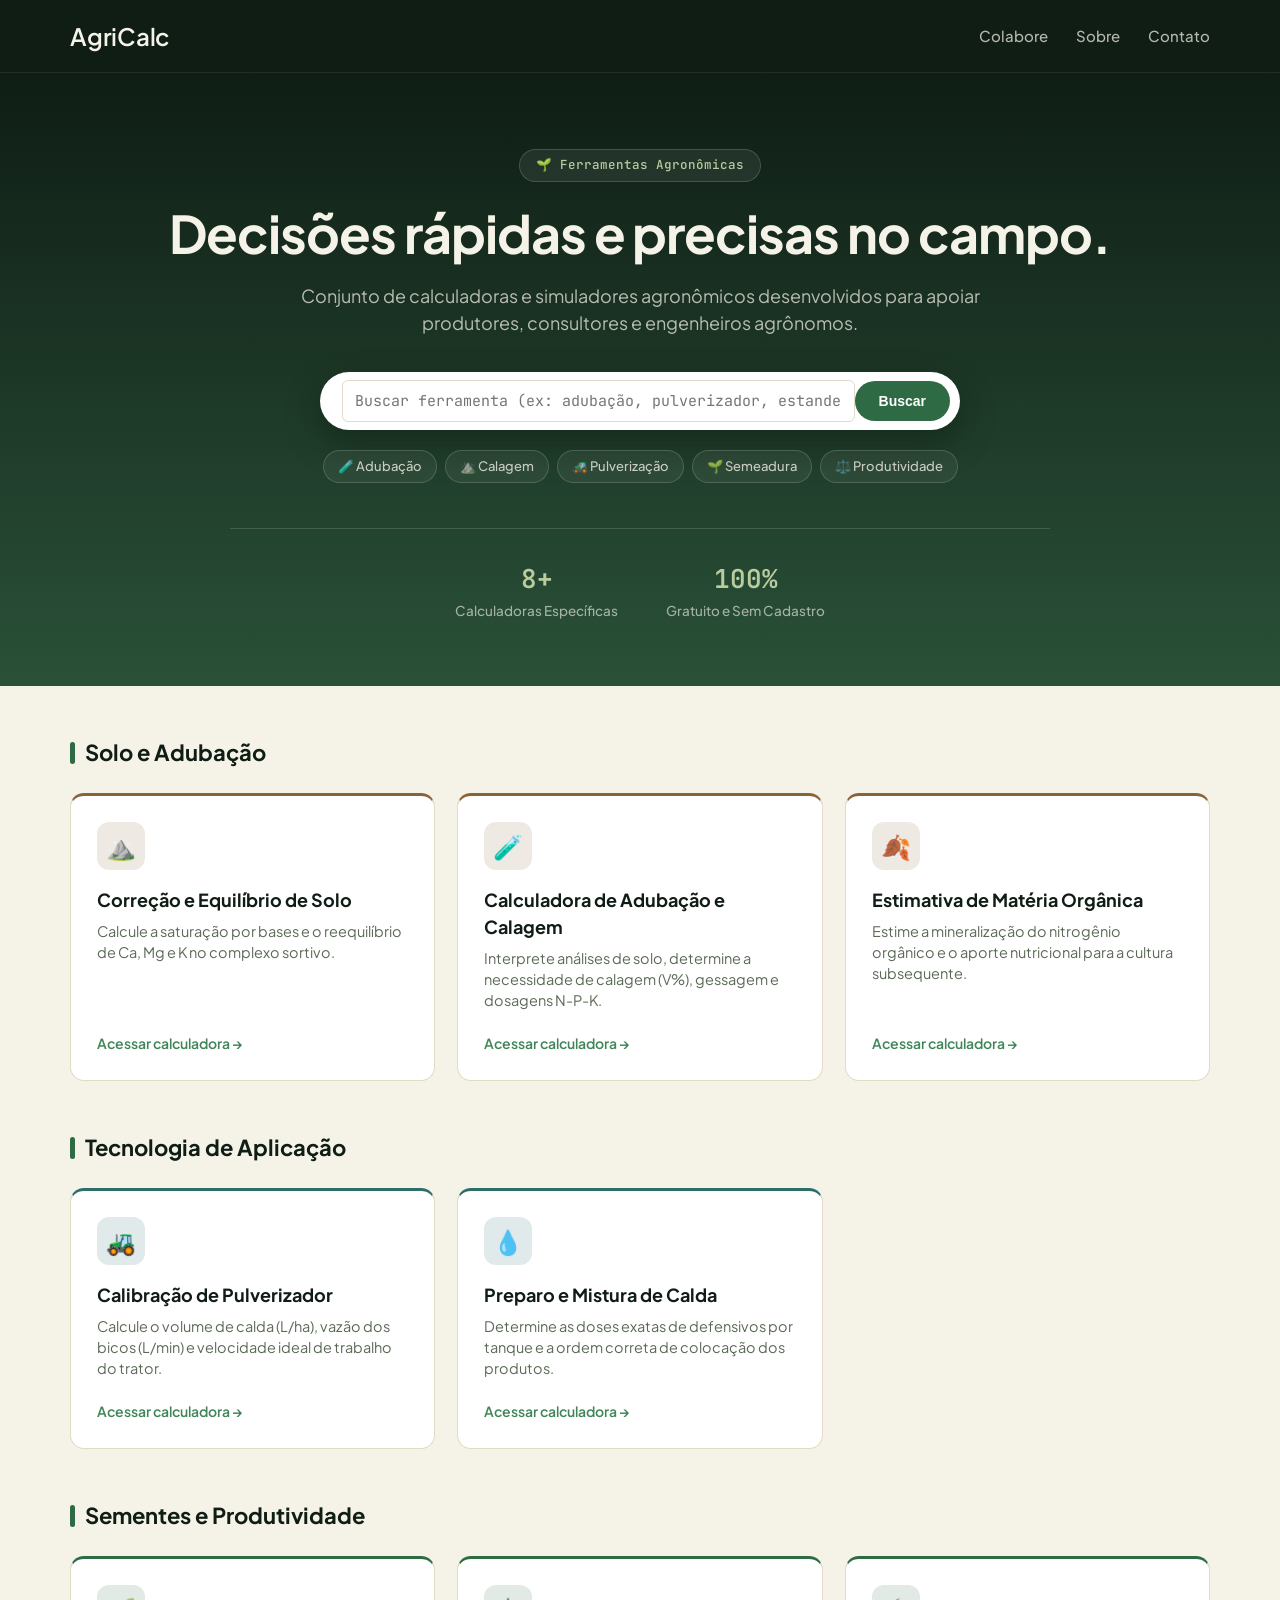
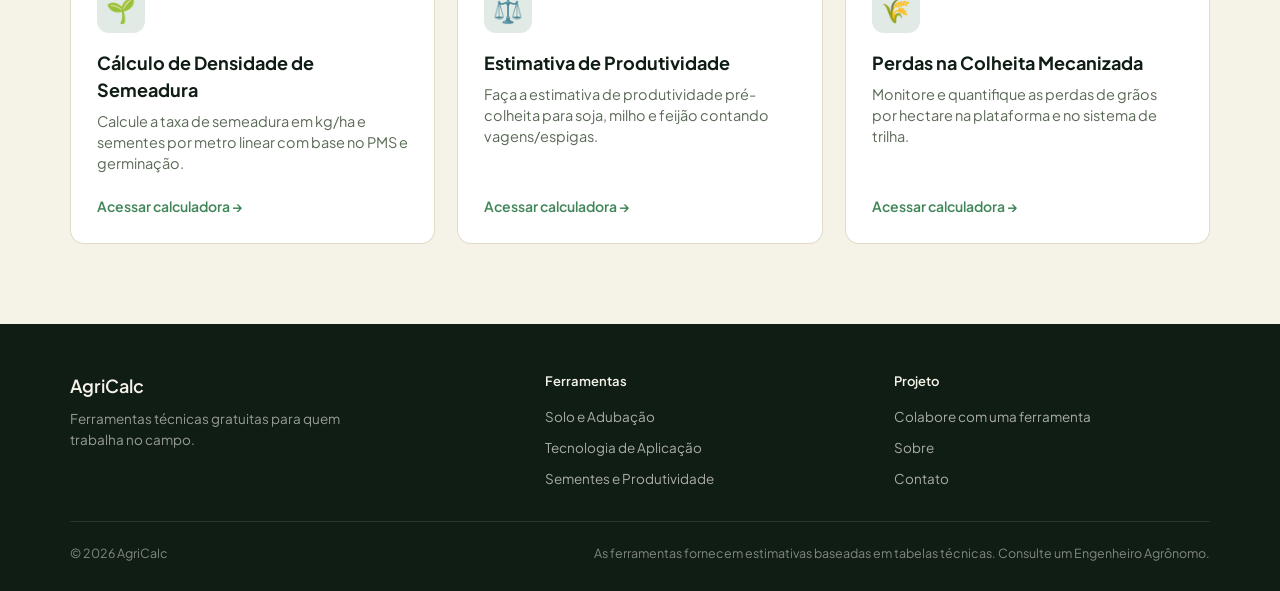
==== commit 2d9dd692: "feat: implementar cabeçalho responsivo com botão hambúrguer para navegação" ====
--- a/index.html
+++ b/index.html
@@ -10,19 +10,27 @@
 </head>
 <body>
 
-  <!-- CABEÇALHO -->
-  <header>
-    <div class="container nav-wrap">
-      <a href="../index.html" class="brand">AgriCalc</a>
-      <nav>
-        <ul>
-          <li><a href="pages/sobre.html">Sobre</a></li>
-          <li><a href="pages/colaborar.html">Colabore</a></li>
-          <li><a href="pages/contato.html">Contato</a></li>
-        </ul>
-      </nav>
-    </div>
-  </header>
+<!-- CABEÇALHO -->
+<header>
+  <div class="container nav-wrap">
+    <a href="index.html" class="brand">AgriCalc</a>
+    
+    <!-- Botão Hambúrguer -->
+    <button class="hamburger-btn" id="menuToggle" aria-label="Abrir menu" aria-expanded="false">
+      <span></span>
+      <span></span>
+      <span></span>
+    </button>
+
+    <nav id="navMenu">
+      <ul>
+        <li><a href="pages/colaborar.html">Colabore</a></li>
+        <li><a href="pages/sobre.html">Sobre</a></li>
+        <li><a href="pages/contato.html">Contato</a></li>
+      </ul>
+    </nav>
+  </div>
+</header>
 
   <!-- HERO SECTION -->
   <section class="hero">
@@ -179,8 +187,8 @@
         <div class="footer-col">
           <h4>Projeto</h4>
           <ul>
+            <li><a href="pages/colaborar.html">Colabore com uma ferramenta</a></li>
             <li><a href="pages/sobre.html">Sobre</a></li>
-            <li><a href="pages/colaborar.html">Colabore com uma ferramenta</a></li>
             <li><a href="pages/contato.html">Contato</a></li>
           </ul>
         </div>
--- a/css/global.css
+++ b/css/global.css
@@ -596,10 +596,77 @@
 }
 
 /* ==========================================================================
+   BOTÃO HAMBÚRGUER (Escondido no desktop)
+   ========================================================================== */
+.hamburger-btn {
+  display: none;
+  background: transparent;
+  border: none;
+  cursor: pointer;
+  padding: 4px;
+  flex-direction: column;
+  justify-content: space-between;
+  width: 30px;
+  height: 22px;
+  z-index: 101;
+}
+
+.hamburger-btn span {
+  width: 100%;
+  height: 2px;
+  background-color: var(--color-bg);
+  border-radius: 2px;
+  transition: all 0.3s ease;
+}
+
+/* Animação do botão para o ícone de 'X' quando aberto */
+.hamburger-btn.active span:nth-child(1) {
+  transform: translateY(10px) rotate(45deg);
+}
+.hamburger-btn.active span:nth-child(2) {
+  opacity: 0;
+}
+.hamburger-btn.active span:nth-child(3) {
+  transform: translateY(-10px) rotate(-45deg);
+}
+
+/* ==========================================================================
    RESPONSIVO
    ========================================================================== */
 @media (max-width: 768px) {
-  nav { display: none; }
+  /* Exibe o botão hambúrguer */
+  .hamburger-btn { 
+    display: flex; 
+  }
+
+  /* Estilização do Menu Mobile caindo abaixo do Header */
+  header .nav-wrap {
+    position: relative;
+  }
+
+  nav {
+    display: none; /* Oculto por padrão no mobile */
+    position: absolute;
+    top: 72px; /* Altura do header */
+    left: 0;
+    width: 100%;
+    background-color: var(--color-dark);
+    border-bottom: 1px solid rgba(255, 255, 255, 0.12);
+    padding: 20px 0;
+    box-shadow: 0 10px 20px rgba(0, 0, 0, 0.3);
+  }
+
+  nav.active {
+    display: block; /* Exibe o menu quando a classe .active for adicionada */
+    animation: fadeIn 0.2s ease;
+  }
+
+  nav ul {
+    flex-direction: column;
+    align-items: center;
+    gap: 20px;
+  }
+
   .hero-stats { flex-direction: column; gap: 16px; }
   .grid-apps { grid-template-columns: 1fr; }
   .footer-grid { grid-template-columns: 1fr; gap: 28px; }
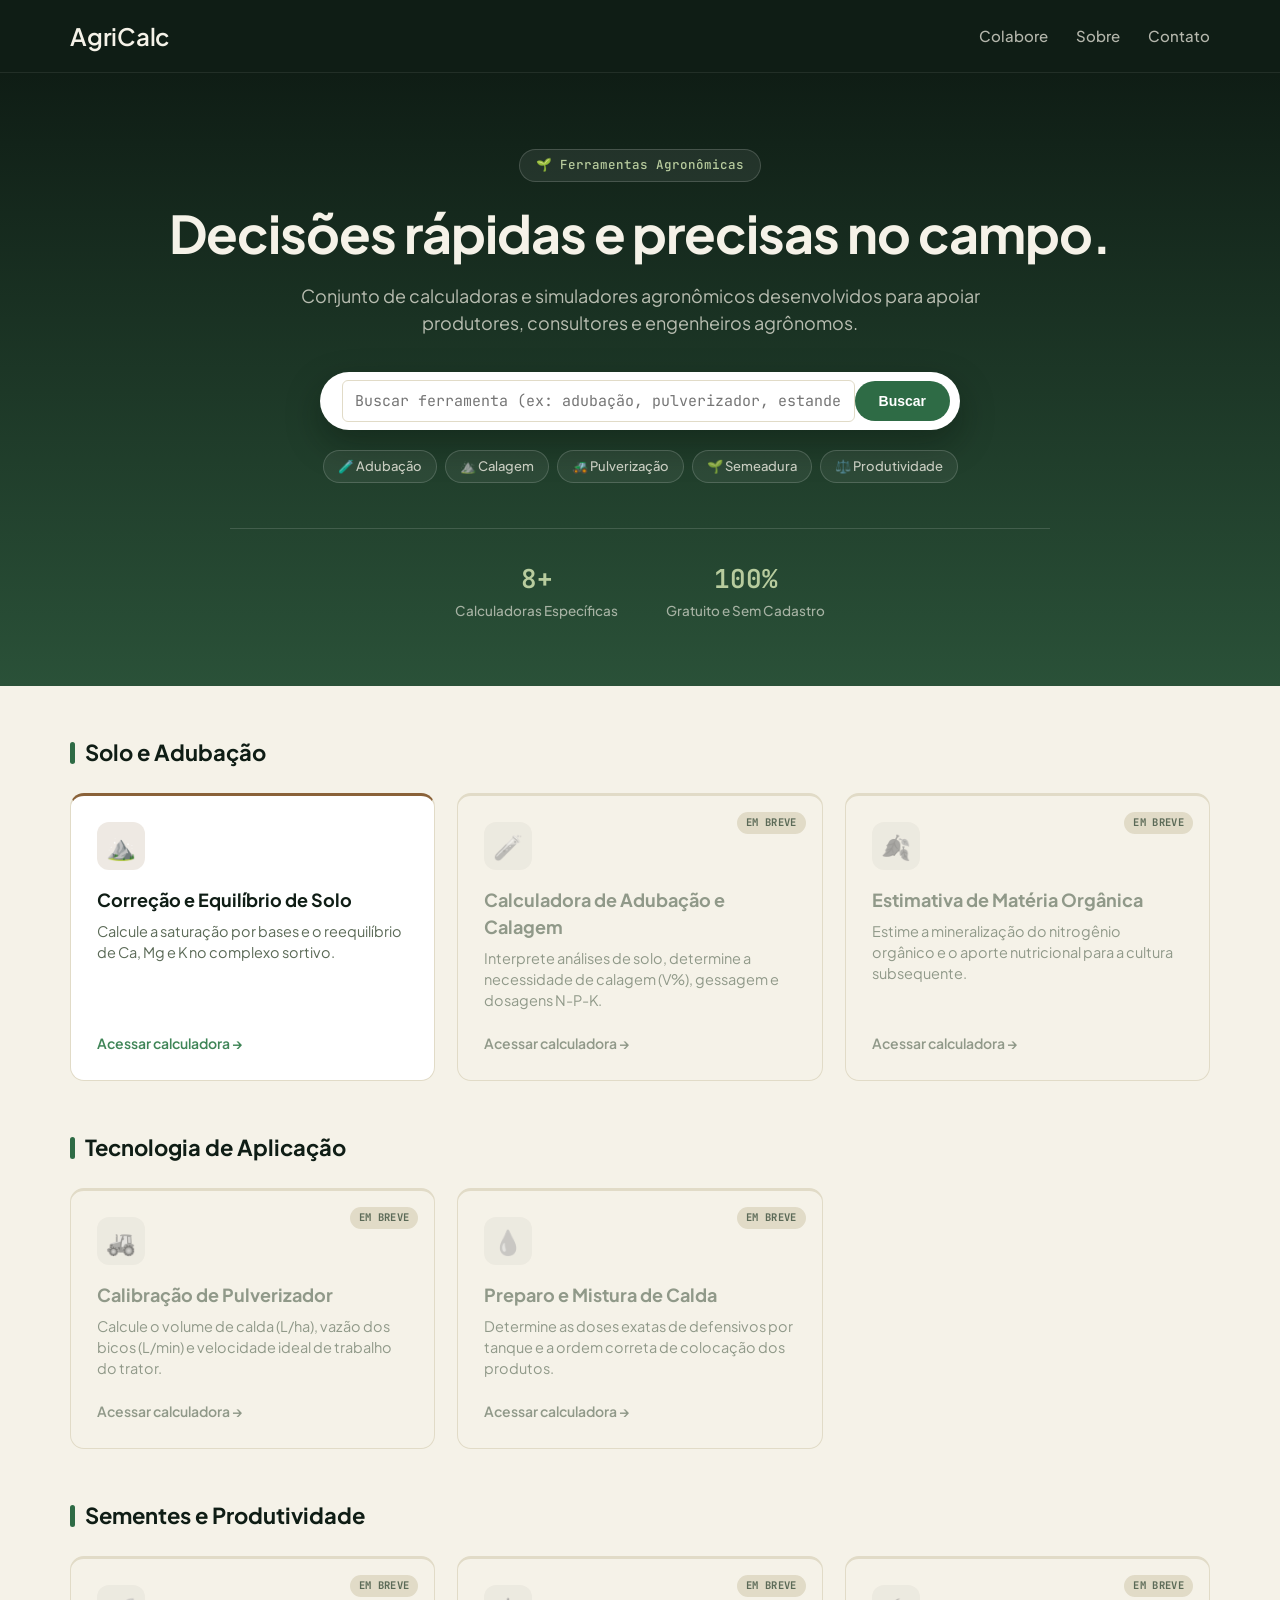
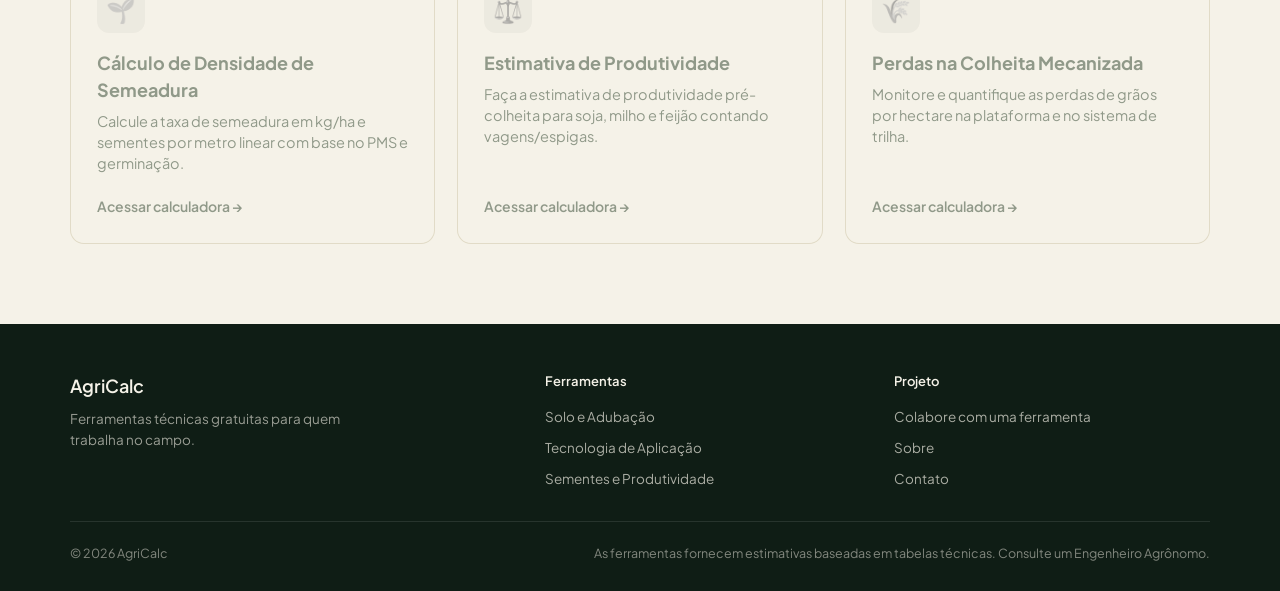
==== commit 52f68286: "feat: adicionar estilo para cards de ferramentas em breve na página inicial" ====
--- a/index.html
+++ b/index.html
@@ -87,7 +87,7 @@
         <span class="app-link">Acessar calculadora →</span>
       </a>  
 
-      <a href="" class="app-card">
+      <a href="#" class="app-card em-breve">
         <div>
           <div class="app-icon">🧪</div>
           <h3>Calculadora de Adubação e Calagem</h3>
@@ -98,7 +98,7 @@
 
 
 
-      <a href="#" class="app-card">
+      <a href="#" class="app-card em-breve">
         <div>
           <div class="app-icon">🍂</div>
           <h3>Estimativa de Matéria Orgânica</h3>
@@ -113,7 +113,7 @@
     <h2 class="section-title" id="fitossanidade">Tecnologia de Aplicação</h2>
     <div class="grid-apps" data-cat="app">
 
-      <a href="#" class="app-card">
+      <a href="#" class="app-card em-breve">
         <div>
           <div class="app-icon">🚜</div>
           <h3>Calibração de Pulverizador</h3>
@@ -122,7 +122,7 @@
         <span class="app-link">Acessar calculadora →</span>
       </a>
 
-      <a href="#" class="app-card">
+      <a href="#" class="app-card em-breve">
         <div>
           <div class="app-icon">💧</div>
           <h3>Preparo e Mistura de Calda</h3>
@@ -137,7 +137,7 @@
     <h2 class="section-title" id="graos">Sementes e Produtividade</h2>
     <div class="grid-apps" data-cat="seed">
 
-      <a href="#" class="app-card">
+      <a href="#" class="app-card em-breve">
         <div>
           <div class="app-icon">🌱</div>
           <h3>Cálculo de Densidade de Semeadura</h3>
@@ -146,7 +146,7 @@
         <span class="app-link">Acessar calculadora →</span>
       </a>
 
-      <a href="#" class="app-card">
+      <a href="#" class="app-card em-breve">
         <div>
           <div class="app-icon">⚖️</div>
           <h3>Estimativa de Produtividade</h3>
@@ -155,7 +155,7 @@
         <span class="app-link">Acessar calculadora →</span>
       </a>
 
-      <a href="#" class="app-card">
+      <a href="#" class="app-card em-breve">
         <div>
           <div class="app-icon">🌾</div>
           <h3>Perdas na Colheita Mecanizada</h3>
@@ -179,9 +179,9 @@
         <div class="footer-col">
           <h4>Ferramentas</h4>
           <ul>
-            <li><a href="index.html#solo">Solo e Adubação</a></li>
-            <li><a href="index.html#fitossanidade">Tecnologia de Aplicação</a></li>
-            <li><a href="index.html#graos">Sementes e Produtividade</a></li>
+            <li><a href="#solo">Solo e Adubação</a></li>
+            <li><a href="#fitossanidade">Tecnologia de Aplicação</a></li>
+            <li><a href="#graos">Sementes e Produtividade</a></li>
           </ul>
         </div>
         <div class="footer-col">
--- a/css/global.css
+++ b/css/global.css
@@ -295,6 +295,33 @@
 }
 .app-link { font-size: 14px; font-weight: 600; color: var(--color-medium); display: flex; align-items: center; gap: 4px; }
 
+/* Cards de ferramentas ainda não publicadas (provisório) */
+.app-card.em-breve {
+  background: var(--color-bg);
+  border-top-color: var(--color-border) !important;
+  cursor: default;
+  pointer-events: none;
+  position: relative;
+}
+.app-card.em-breve:hover { transform: none; box-shadow: none; }
+.app-card.em-breve .app-icon { background: rgba(15, 29, 21, 0.06); filter: grayscale(1); opacity: .6; }
+.app-card.em-breve h3, .app-card.em-breve p, .app-card.em-breve .app-link { color: var(--color-muted); opacity: .65; }
+.app-card.em-breve::after {
+  content: 'Em breve';
+  position: absolute;
+  top: 16px;
+  right: 16px;
+  font-family: var(--font-mono);
+  font-size: 10.5px;
+  font-weight: 700;
+  letter-spacing: .03em;
+  text-transform: uppercase;
+  color: var(--color-muted);
+  background: var(--color-border);
+  padding: 3px 9px;
+  border-radius: 20px;
+}
+
 /* ==========================================================================
    PÁGINAS DE CALCULADORA (ex.: apps/adubacao.html)
    ========================================================================== */
@@ -435,6 +462,25 @@
 }
 .callout.warn { border-left-color: var(--color-alert); background: rgba(174, 65, 40, 0.07); }
 .callout.ok { border-left-color: var(--color-primary); background: rgba(46, 107, 69, 0.08); }
+
+/* Crédito de autoria da ferramenta */
+.credit-tag {
+  display: inline-flex;
+  align-items: center;
+  flex-wrap: wrap;
+  gap: 6px;
+  font-family: var(--font-mono);
+  font-size: 12px;
+  background: rgba(46, 107, 69, 0.08);
+  color: var(--color-primary);
+  padding: 7px 16px;
+  border-radius: 20px;
+  margin: 2px 0 22px 0;
+  font-weight: 500;
+  border: 1px solid rgba(46, 107, 69, 0.16);
+}
+.credit-tag a { color: var(--color-text); font-weight: 700; text-decoration: none; }
+.credit-tag a:hover { text-decoration: underline; }
 
 /* Composições e subcabeçalhos */
 .composition { font-family: var(--font-mono); font-size: 12px; color: var(--color-primary); margin-top: 4px; font-weight: 500; }
